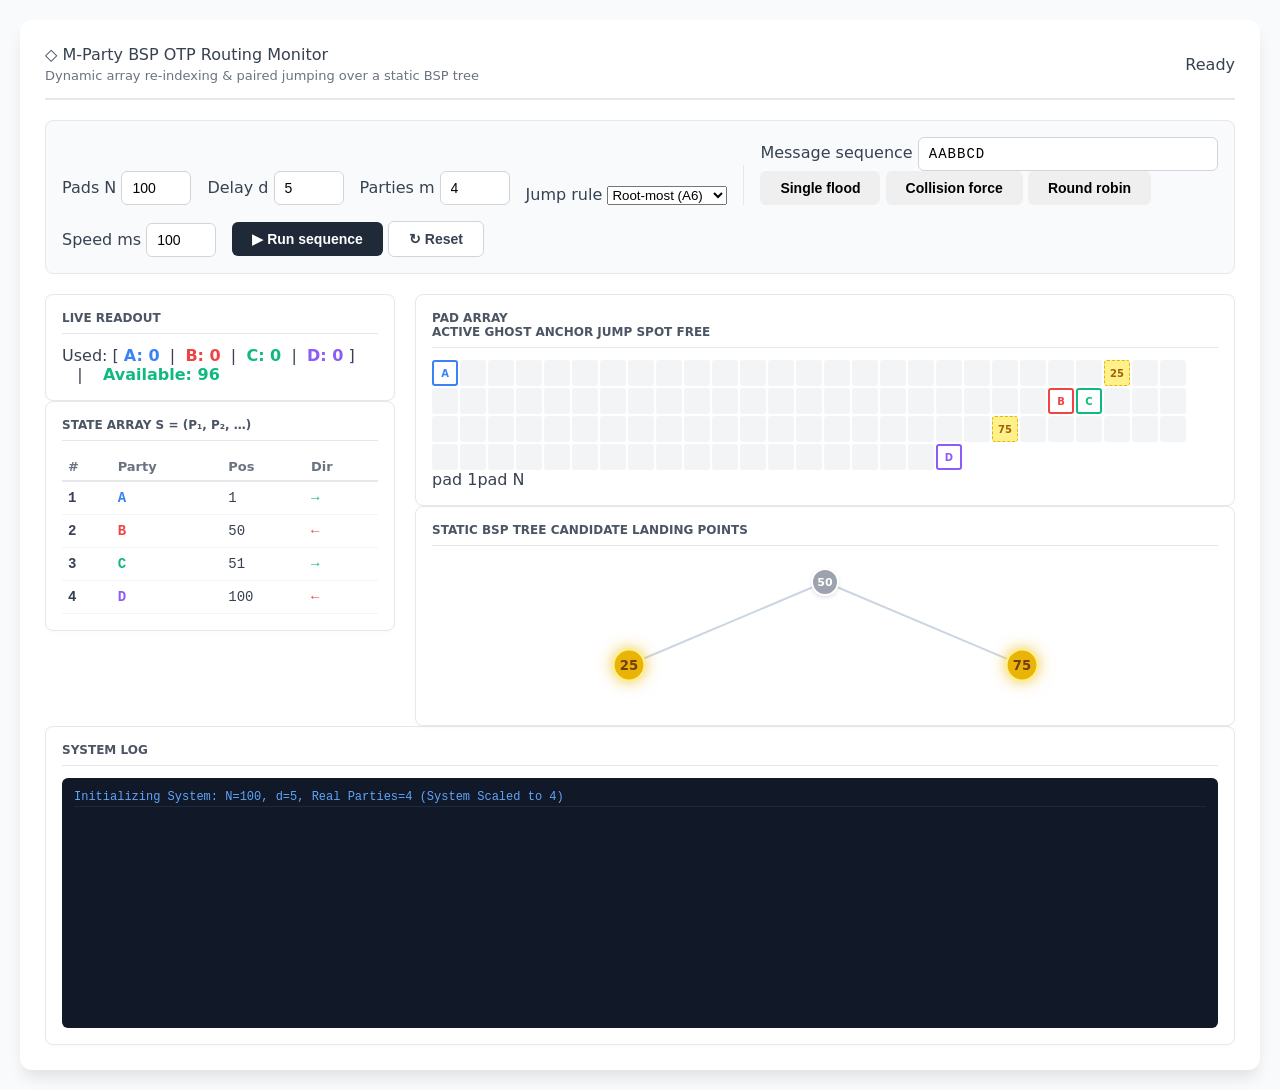
==== index.html @ d260c0c5 "update protocol to relocate to the largest available cell during a jump" ====
<!DOCTYPE html>
<html lang="en">
<head>
    <meta charset="UTF-8">
    <meta name="viewport" content="width=device-width, initial-scale=1.0">
    <title>M-Party BSP · OTP Routing Monitor</title>
    <link rel="preconnect" href="https://fonts.googleapis.com">
    <link rel="preconnect" href="https://fonts.gstatic.com" crossorigin>
    <link href="https://fonts.googleapis.com/css2?family=Space+Grotesk:wght@500;600;700&family=Inter:wght@400;500;600&family=JetBrains+Mono:wght@400;500;700&display=swap" rel="stylesheet">
    <link rel="stylesheet" href="style.css">
</head>
<body>

<!-- ───────────────────────── DEADLOCK ALERT ───────────────────────── -->
<div id="blockedOverlay" class="blocked-overlay">
    <div class="modal">
        <div class="modal-flag">PROTOCOL HALTED</div>
        <h1>DEADLOCK</h1>
        <p>Every arena has shrunk below the jump threshold. No safe relocation remains.</p>
        <table class="blocked-stats-table">
            <thead><tr><th>Active party</th><th>Pads used</th></tr></thead>
            <tbody id="blockedTableBody"></tbody>
        </table>
        <div class="modal-waste">
            <span>Total pads wasted</span>
            <span id="statsWasted"></span>
        </div>
        <div class="modal-actions">
            <button class="btn-view" onclick="closePopup()">View trace</button>
            <button class="btn-restart" onclick="initSystem()">↻ Restart protocol</button>
        </div>
    </div>
</div>

<div class="container">

    <!-- ───────────────────────── NAMEPLATE ───────────────────────── -->
    <header class="header">
        <div class="nameplate">
            <div class="wordmark">
                <span class="wordmark-glyph">◇</span>
                <span>M‑Party BSP</span>
                <span class="wordmark-sub">OTP Routing Monitor</span>
            </div>
            <div class="subtitle">Dynamic array re‑indexing &amp; paired jumping over a static BSP tree</div>
        </div>
        <div class="status" id="statusLamp" data-state="ready">
            <span class="status-dot"></span>
            <span class="status-text">Ready</span>
        </div>
    </header>

    <!-- ───────────────────────── CONFIG WELL ───────────────────────── -->
    <section class="controls" aria-label="Simulation parameters">
        <div class="field">
            <label for="inpN">Pads <span class="sym">N</span></label>
            <input type="number" id="inpN" value="100" min="2" title="Total length of the shared pad array.">
        </div>
        <div class="field">
            <label for="inpD">Delay <span class="sym">d</span></label>
            <input type="number" id="inpD" value="5" min="0" title="Safety buffer kept between two facing parties at all times.">
        </div>
        <div class="field">
            <label for="inpM">Parties <span class="sym">m</span></label>
            <input type="number" id="inpM" value="4" min="1" title="Number of real parties. Scaled up to the next power of two internally.">
        </div>

        <div class="field">
            <label for="selRule">Jump rule</label>
            <select id="selRule" title="Root-most (A6): always relocate into the largest available cell -- logarithmic jump count for every m. Fixed-order (A5): scan pairs in positional order. They coincide for m=4."
                    onchange="if (typeof LANDING_RULE !== 'undefined') { LANDING_RULE = this.value; } if (typeof initSystem === 'function') initSystem();">
                <option value="rootmost" selected>Root-most (A6)</option>
                <option value="fixed">Fixed-order (A5)</option>
            </select>
        </div>

        <div class="divider"></div>

        <div class="field field-grow">
            <label for="inpSeq">Message sequence</label>
            <input type="text" id="inpSeq" value="AABBCD" placeholder="e.g. AABBCDA  (use A3 for AAA)" spellcheck="false" autocomplete="off">
            <div class="presets" aria-label="Sequence presets">
                <button type="button" class="chip" data-seq="A40">Single flood</button>
                <button type="button" class="chip" data-seq="ABABABABABABABAB">Collision force</button>
                <button type="button" class="chip" data-seq="ABCDABCDABCDABCD">Round robin</button>
            </div>
        </div>

        <div class="field">
            <label for="inpSpeed">Speed <span class="sym">ms</span></label>
            <input type="number" id="inpSpeed" value="100" step="50" min="0" title="Delay between steps. Set 0 to run instantly.">
        </div>

        <div class="actions">
            <button class="btn-run" id="btnRun" onclick="runSequence()">▶ Run sequence</button>
            <button class="btn-reset" onclick="initSystem()">↻ Reset</button>
        </div>
    </section>

    <!-- ───────────────────────── WORKSPACE ───────────────────────── -->
    <div class="layout-grid">

        <!-- Left rail: live readout + state array -->
        <aside class="rail">
            <section class="panel readout-panel">
                <div class="section-label">Live readout</div>
                <div class="readout" id="live-stats"><span class="readout-idle">Awaiting run…</span></div>
            </section>

            <section class="panel">
                <div class="section-label">State array <span class="label-note">S = (P₁, P₂, …)</span></div>
                <table class="state-table" id="stateTable">
                    <thead><tr><th>#</th><th>Party</th><th>Pos</th><th>Dir</th></tr></thead>
                    <tbody id="stateBody"></tbody>
                </table>
            </section>
        </aside>

        <!-- Main column: the pad tape (hero) + BSP tree -->
        <main class="stage">
            <section class="panel tape-panel">
                <div class="section-label section-label-row">
                    <span>Pad array</span>
                    <div class="legend" aria-hidden="true">
                        <span class="legend-item"><i class="sw sw-active"></i>Active</span>
                        <span class="legend-item"><i class="sw sw-ghost"></i>Ghost anchor</span>
                        <span class="legend-item"><i class="sw sw-jump"></i>Jump spot</span>
                        <span class="legend-item"><i class="sw sw-empty"></i>Free</span>
                    </div>
                </div>
                <div class="tape">
                    <div class="pad-array" id="padGrid"></div>
                </div>
                <div class="ruler"><span>pad 1</span><span class="ruler-line"></span><span>pad N</span></div>
            </section>

            <section class="panel tree-panel">
                <div class="section-label">Static BSP tree <span class="label-note">candidate landing points</span></div>
                <div id="tree-container">
                    <svg id="tree-lines"></svg>
                </div>
            </section>
        </main>
    </div>

    <!-- ───────────────────────── CONSOLE ───────────────────────── -->
    <section class="panel console-panel">
        <div class="section-label">System log</div>
        <div class="log" id="logBox"></div>
    </section>

</div>

<script src="protocol.js"></script>
<script>
/* Additive UI helpers — do not alter protocol behaviour, only convenience & chrome.
   Every call below targets elements/functions already defined by protocol.js. */
(function () {
    // Preset chips fill the sequence field.
    document.querySelectorAll('.chip[data-seq]').forEach(function (btn) {
        btn.addEventListener('click', function () {
            var seq = document.getElementById('inpSeq');
            seq.value = btn.getAttribute('data-seq');
            seq.focus();
        });
    });

    // Enter inside any config field runs the sequence (if not already running).
    ['inpN', 'inpD', 'inpM', 'inpSeq', 'inpSpeed'].forEach(function (id) {
        var el = document.getElementById(id);
        if (!el) return;
        el.addEventListener('keydown', function (e) {
            if (e.key === 'Enter' && !document.getElementById('btnRun').disabled) {
                e.preventDefault();
                runSequence();
            }
        });
    });

    // Drive the status lamp off the Run button's disabled state (set by protocol.js).
    var btn = document.getElementById('btnRun');
    var lamp = document.getElementById('statusLamp');
    var overlay = document.getElementById('blockedOverlay');
    function sync() {
        if (overlay && overlay.style.display === 'flex') { setLamp('halt', 'Deadlock'); return; }
        if (btn.disabled) setLamp('running', 'Running'); else setLamp('ready', 'Ready');
    }
    function setLamp(state, text) {
        if (!lamp) return;
        lamp.setAttribute('data-state', state);
        lamp.querySelector('.status-text').textContent = text;
    }
    new MutationObserver(sync).observe(btn, { attributes: true, attributeFilter: ['disabled'] });
    if (overlay) new MutationObserver(sync).observe(overlay, { attributes: true, attributeFilter: ['style'] });
    sync();
})();
</script>
</body>
</html>
---- style.css ----
:root {
    --c-empty: #f3f4f6; --c-border: #e5e7eb; --c-text: #374151;
    --c-bg: #f9fafb; --c-card: #ffffff;
}
* { box-sizing: border-box; }
body { font-family: 'Segoe UI', system-ui, sans-serif; padding: 20px; background: var(--c-bg); color: var(--c-text); margin: 0; }
.container { max-width: 1400px; margin: 0 auto; background: var(--c-card); padding: 25px; border-radius: 12px; box-shadow: 0 10px 15px -3px rgba(0,0,0,0.1); }

.header { display: flex; justify-content: space-between; align-items: center; border-bottom: 2px solid var(--c-border); padding-bottom: 15px; margin-bottom: 20px; flex-wrap: wrap; gap: 10px; }
h1 { margin: 0; font-size: 24px; color: #111827; }
.subtitle { font-size: 13px; color: #6b7280; margin-top: 4px; }

.controls { display: flex; gap: 16px; flex-wrap: wrap; align-items: flex-end; background: #f8fafc; padding: 16px; border-radius: 8px; border: 1px solid var(--c-border); margin-bottom: 20px; }
.input-group { display: flex; flex-direction: column; gap: 6px; }
.input-group label { font-size: 11px; font-weight: 700; color: #6b7280; text-transform: uppercase; }
input[type="number"], input[type="text"] { padding: 8px 10px; border: 1px solid #d1d5db; border-radius: 6px; font-size: 14px; }
input[type="number"] { width: 70px; }
input[type="text"] { width: 300px; font-family: monospace; letter-spacing: 1px; }

button { padding: 9px 20px; border: none; border-radius: 6px; font-weight: 600; cursor: pointer; transition: all 0.15s; font-size: 14px; }
.btn-run { background: #1f2937; color: white; }
.btn-run:hover { background: #374151; }
.btn-run:disabled { background: #9ca3af; cursor: not-allowed; }
.btn-reset { background: white; border: 1px solid #d1d5db; color: #374151; }
.btn-reset:hover { background: #f3f4f6; }
.divider { width: 1px; height: 40px; background: #e5e7eb; }

.layout-grid { display: grid; grid-template-columns: 350px 1fr; gap: 20px; align-items: start; }

.panel { background: #fff; border: 1px solid var(--c-border); border-radius: 8px; padding: 16px; box-shadow: 0 2px 4px rgba(0,0,0,0.02); }
.section-label { font-size: 12px; font-weight: 700; color: #4b5563; text-transform: uppercase; margin-bottom: 12px; border-bottom: 1px solid #e5e7eb; padding-bottom: 8px; }

/* STATE TABLE */
.state-table { width: 100%; border-collapse: collapse; font-size: 13px; text-align: left; }
.state-table th { color: #6b7280; font-weight: 600; padding: 6px; border-bottom: 2px solid #e5e7eb; }
.state-table td { padding: 8px 6px; border-bottom: 1px solid #f3f4f6; font-family: monospace; font-size: 14px; }
.dir-arrow { font-weight: bold; }
.dir-right { color: #10b981; }
.dir-left { color: #ef4444; }

/* PAD GRID */
.pad-array { display: flex; flex-wrap: wrap; gap: 2px; max-height: 300px; overflow-y: auto; padding-right: 5px; }
.pad { width: 26px; height: 26px; background: var(--c-empty); font-size: 10px; display: flex; justify-content: center; align-items: center; color: #9ca3af; border-radius: 3px; position: relative; font-weight: bold; }
.pad.active { color: white; box-shadow: inset 0 0 0 1px rgba(0,0,0,0.2); }

/* BSP TREE */
#tree-container { position: relative; padding: 20px 0; min-height: 140px; }
.tree-level { position: relative; height: 30px; width: 100%; z-index: 2; margin-bottom: 20px; }
.tree-node { position: absolute; transform: translateX(-50%); width: 28px; height: 28px; border-radius: 50%; display: flex; align-items: center; justify-content: center; font-weight: bold; font-size: 10px; color: white; background: #d1d5db; border: 2px solid white; transition: all 0.3s ease; }
.tree-node.used { background: #6b7280; }
.tree-node.active-jump { background: #f59e0b; box-shadow: 0 0 10px rgba(245, 158, 11, 0.5); transform: translateX(-50%) scale(1.2); z-index: 10; }

/* LOG */
.log { background: #111827; color: #10b981; padding: 12px; height: 250px; overflow-y: auto; font-family: monospace; font-size: 12px; border-radius: 6px; }
.log div { margin-bottom: 4px; border-bottom: 1px solid #1f2937; padding-bottom: 2px; }
.log-err { color: #ef4444; font-weight: bold; }
.log-warn { color: #f59e0b; }
.log-sys { color: #60a5fa; }

/* Disabled Parties */
.state-table tr.disabled-party { opacity: 0.4; background: #f3f4f6; }
.state-table tr.disabled-party td { text-decoration: line-through; }

/* Jump Spot Indicators */
.pad.jump-spot { background: #fef08a; color: #a16207; border: 1px dashed #eab308; font-weight: bold; }

/* --- MODAL STYLES --- */
.blocked-overlay { position: fixed; inset: 0; background: rgba(0,0,0,0.6); display: none; justify-content: center; align-items: center; z-index: 1000; }
.modal { background: white; padding: 28px; border-radius: 12px; box-shadow: 0 20px 25px -5px rgba(0,0,0,0.2); text-align: center; max-width: 400px; width: 100%; border: 3px solid #ef4444; }
.modal h1 { color: #ef4444; font-size: 26px; margin: 0 0 8px 0; }
.modal p { color: #4b5563; margin-bottom: 20px; font-size: 14px; }
.blocked-stats-table { width: 100%; margin-bottom: 16px; border-collapse: collapse; font-size: 14px; text-align: left; }
.blocked-stats-table th { padding: 8px; border-bottom: 2px solid #e5e7eb; color: #6b7280; font-size: 12px; text-transform: uppercase; }
.blocked-stats-table td { padding: 10px 8px; border-bottom: 1px solid #f3f4f6; }
.modal-actions { display: flex; gap: 12px; justify-content: center; }
.btn-view { background: #4b5563; color: white; }
.btn-view:hover { background: #374151; }
.btn-restart { background: #ef4444; color: white; }
.btn-restart:hover { background: #dc2626; }

/* --- DYNAMIC TREE STYLES --- */
#tree-container { position: relative; padding: 10px 0; min-height: 150px; display: flex; flex-direction: column; gap: 35px; overflow: hidden; }
#tree-lines { position: absolute; top: 0; left: 0; width: 100%; height: 100%; z-index: 1; pointer-events: none; overflow: visible; }
.tree-level { position: relative; height: 28px; width: 100%; z-index: 2; }
.tree-node { position: absolute; transform: translateX(-50%); width: 28px; height: 28px; border-radius: 50%; display: flex; align-items: center; justify-content: center; font-weight: bold; font-size: 11px; color: white; background: #9ca3af; border: 2px solid white; transition: all 0.3s ease; box-shadow: 0 2px 4px rgba(0,0,0,0.1); }
.tree-node.active-jump { background: #eab308; box-shadow: 0 0 12px rgba(234, 179, 8, 0.7); transform: translateX(-50%) scale(1.2); z-index: 10; color: #713f12; border-color: #fef08a; }
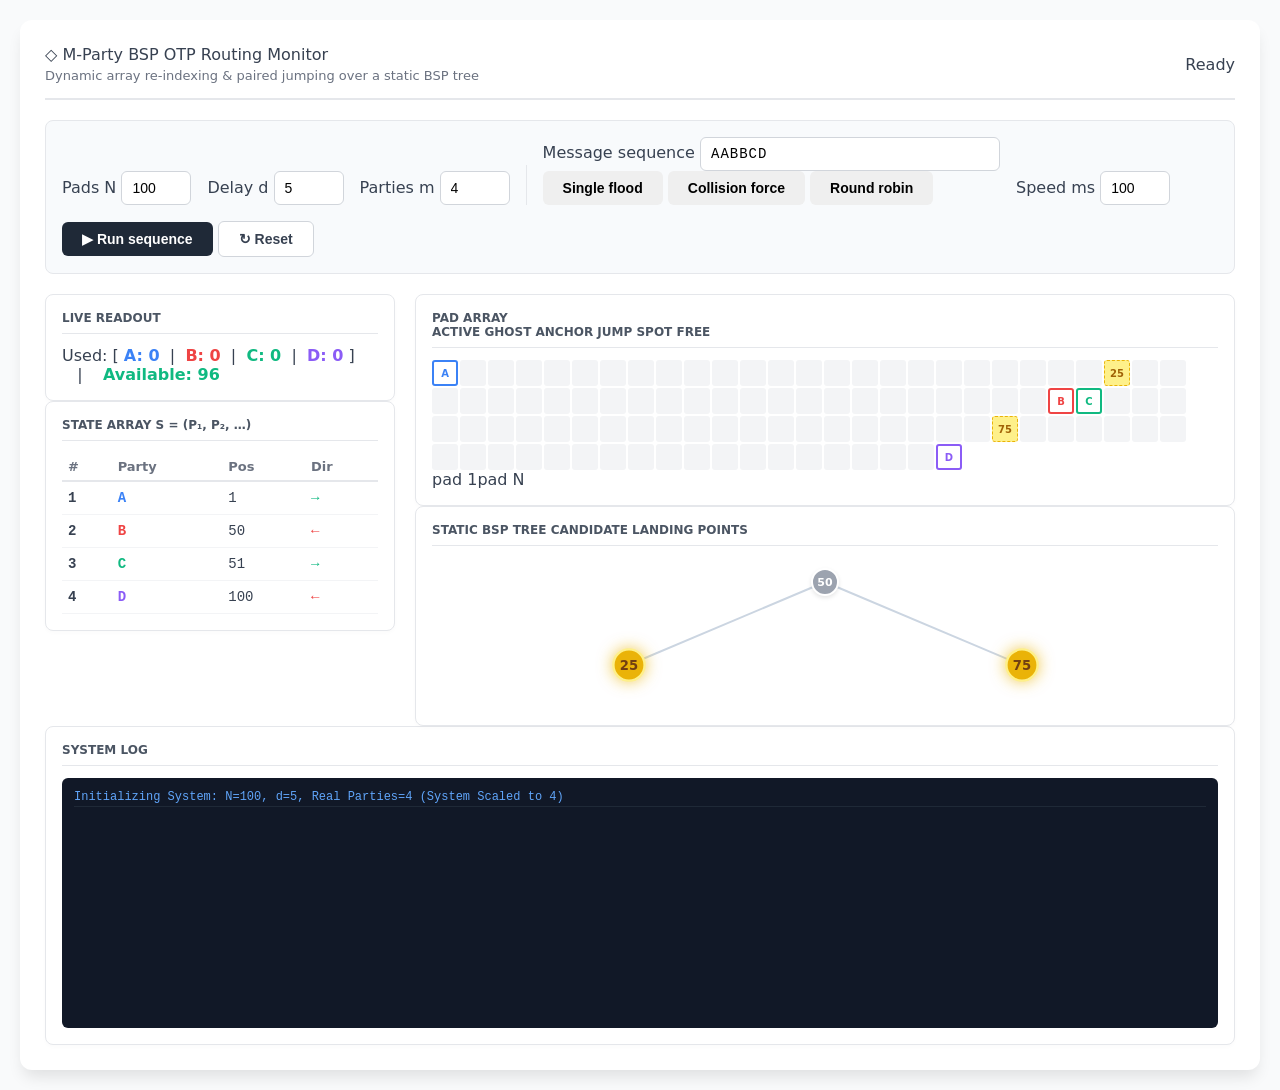
==== commit e6692950: "update protocol A5 to make the root-most rule" ====
--- a/index.html
+++ b/index.html
@@ -63,15 +63,6 @@
         <div class="field">
             <label for="inpM">Parties <span class="sym">m</span></label>
             <input type="number" id="inpM" value="4" min="1" title="Number of real parties. Scaled up to the next power of two internally.">
-        </div>
-
-        <div class="field">
-            <label for="selRule">Jump rule</label>
-            <select id="selRule" title="Root-most (A6): always relocate into the largest available cell -- logarithmic jump count for every m. Fixed-order (A5): scan pairs in positional order. They coincide for m=4."
-                    onchange="if (typeof LANDING_RULE !== 'undefined') { LANDING_RULE = this.value; } if (typeof initSystem === 'function') initSystem();">
-                <option value="rootmost" selected>Root-most (A6)</option>
-                <option value="fixed">Fixed-order (A5)</option>
-            </select>
         </div>
 
         <div class="divider"></div>
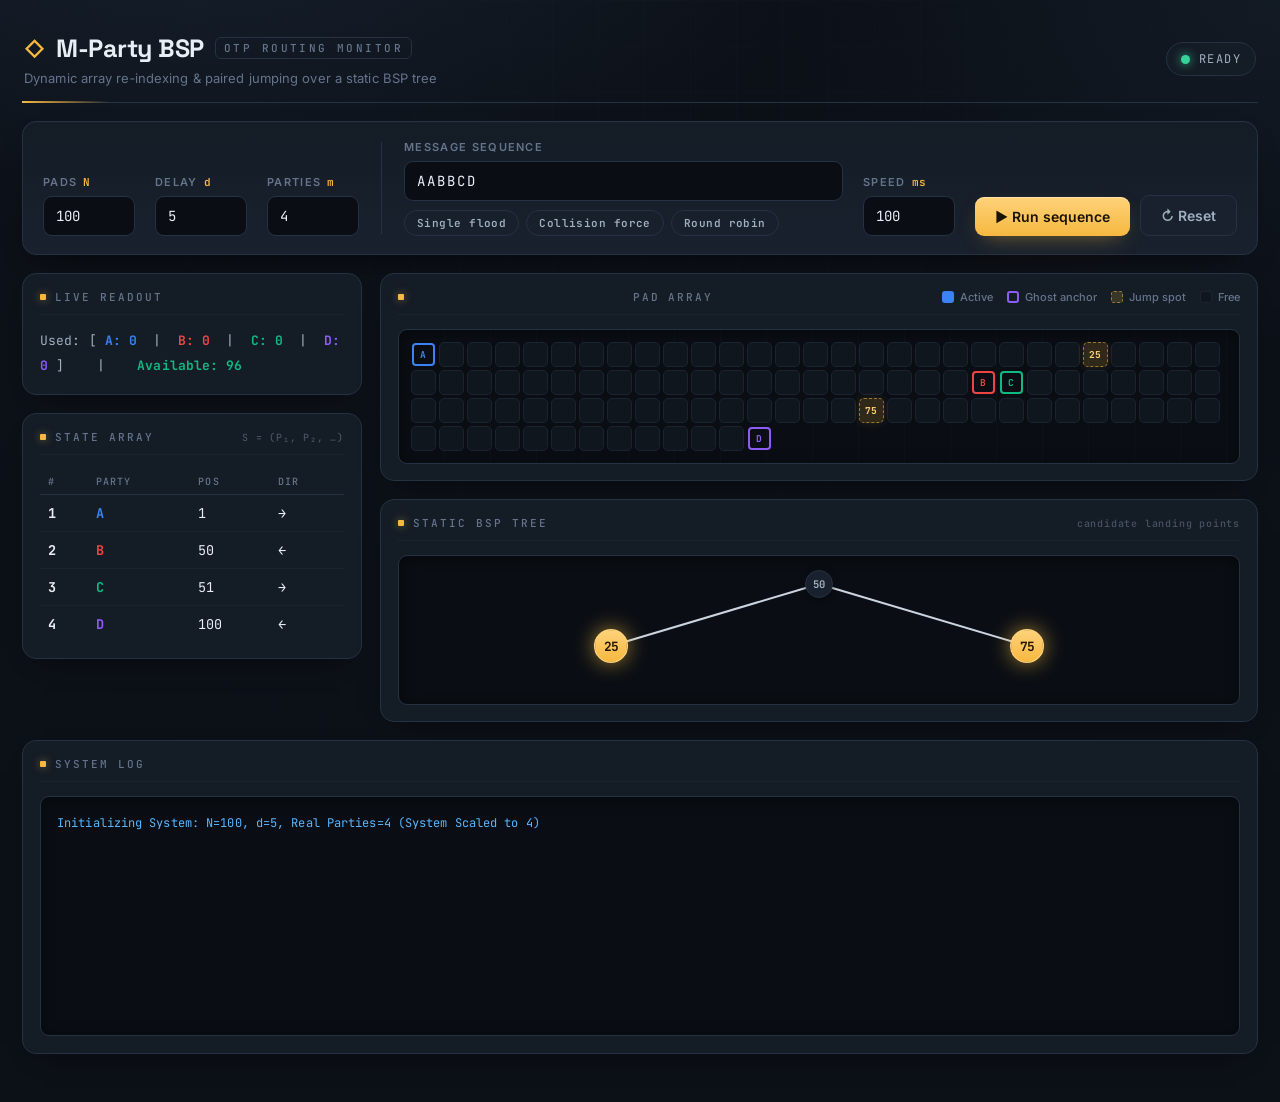
==== commit c9c96ea0: "fix: remove ruler from index.html" ====
--- a/index.html
+++ b/index.html
@@ -122,7 +122,6 @@
                 <div class="tape">
                     <div class="pad-array" id="padGrid"></div>
                 </div>
-                <div class="ruler"><span>pad 1</span><span class="ruler-line"></span><span>pad N</span></div>
             </section>
 
             <section class="panel tree-panel">
--- a/style.css
+++ b/style.css
@@ -1,86 +1,628 @@
+/* ============================================================
+   M-Party BSP · OTP Routing Monitor
+   Instrument-console theme. Signal cells carry the colour;
+   a single gold accent marks live / jump state.
+   ============================================================ */
+
 :root {
-    --c-empty: #f3f4f6; --c-border: #e5e7eb; --c-text: #374151;
-    --c-bg: #f9fafb; --c-card: #ffffff;
-}
+    /* Surfaces */
+    --bg:          #0c1017;
+    --bg-2:        #090d13;
+    --panel:       #141c26;
+    --panel-2:     #18212d;
+    --well:        #0a0e14;   /* inset readouts: tape, log, tree */
+    --line:        #253243;
+    --line-soft:   #1a2431;
+
+    /* Ink */
+    --ink:         #e8eef5;
+    --ink-2:       #9fb0c0;
+    --ink-3:       #64748b;
+    --ink-4:       #465361;
+
+    /* Signature: the jump / live accent */
+    --gold:        #f6b83f;
+    --gold-hi:     #ffd27a;
+    --gold-dim:    rgba(246, 184, 63, 0.16);
+    --gold-line:   rgba(246, 184, 63, 0.55);
+
+    /* Signals */
+    --go:          #37d19a;
+    --danger:      #f2585f;
+    --azure:       #58b6ff;
+
+    /* Compatibility aliases (referenced by older markup/JS paths) */
+    --c-empty: var(--panel-2);
+    --c-border: var(--line);
+    --c-text: var(--ink);
+    --c-bg: var(--bg);
+    --c-card: var(--panel);
+
+    --font-display: 'Space Grotesk', 'Inter', system-ui, sans-serif;
+    --font-ui: 'Inter', system-ui, -apple-system, 'Segoe UI', sans-serif;
+    --font-mono: 'JetBrains Mono', ui-monospace, 'SF Mono', 'Cascadia Code', Menlo, monospace;
+
+    --radius: 14px;
+    --radius-sm: 9px;
+}
+
 * { box-sizing: border-box; }
-body { font-family: 'Segoe UI', system-ui, sans-serif; padding: 20px; background: var(--c-bg); color: var(--c-text); margin: 0; }
-.container { max-width: 1400px; margin: 0 auto; background: var(--c-card); padding: 25px; border-radius: 12px; box-shadow: 0 10px 15px -3px rgba(0,0,0,0.1); }
-
-.header { display: flex; justify-content: space-between; align-items: center; border-bottom: 2px solid var(--c-border); padding-bottom: 15px; margin-bottom: 20px; flex-wrap: wrap; gap: 10px; }
-h1 { margin: 0; font-size: 24px; color: #111827; }
-.subtitle { font-size: 13px; color: #6b7280; margin-top: 4px; }
-
-.controls { display: flex; gap: 16px; flex-wrap: wrap; align-items: flex-end; background: #f8fafc; padding: 16px; border-radius: 8px; border: 1px solid var(--c-border); margin-bottom: 20px; }
-.input-group { display: flex; flex-direction: column; gap: 6px; }
-.input-group label { font-size: 11px; font-weight: 700; color: #6b7280; text-transform: uppercase; }
-input[type="number"], input[type="text"] { padding: 8px 10px; border: 1px solid #d1d5db; border-radius: 6px; font-size: 14px; }
-input[type="number"] { width: 70px; }
-input[type="text"] { width: 300px; font-family: monospace; letter-spacing: 1px; }
-
-button { padding: 9px 20px; border: none; border-radius: 6px; font-weight: 600; cursor: pointer; transition: all 0.15s; font-size: 14px; }
-.btn-run { background: #1f2937; color: white; }
-.btn-run:hover { background: #374151; }
-.btn-run:disabled { background: #9ca3af; cursor: not-allowed; }
-.btn-reset { background: white; border: 1px solid #d1d5db; color: #374151; }
-.btn-reset:hover { background: #f3f4f6; }
-.divider { width: 1px; height: 40px; background: #e5e7eb; }
-
-.layout-grid { display: grid; grid-template-columns: 350px 1fr; gap: 20px; align-items: start; }
-
-.panel { background: #fff; border: 1px solid var(--c-border); border-radius: 8px; padding: 16px; box-shadow: 0 2px 4px rgba(0,0,0,0.02); }
-.section-label { font-size: 12px; font-weight: 700; color: #4b5563; text-transform: uppercase; margin-bottom: 12px; border-bottom: 1px solid #e5e7eb; padding-bottom: 8px; }
-
-/* STATE TABLE */
-.state-table { width: 100%; border-collapse: collapse; font-size: 13px; text-align: left; }
-.state-table th { color: #6b7280; font-weight: 600; padding: 6px; border-bottom: 2px solid #e5e7eb; }
-.state-table td { padding: 8px 6px; border-bottom: 1px solid #f3f4f6; font-family: monospace; font-size: 14px; }
-.dir-arrow { font-weight: bold; }
-.dir-right { color: #10b981; }
-.dir-left { color: #ef4444; }
-
-/* PAD GRID */
-.pad-array { display: flex; flex-wrap: wrap; gap: 2px; max-height: 300px; overflow-y: auto; padding-right: 5px; }
-.pad { width: 26px; height: 26px; background: var(--c-empty); font-size: 10px; display: flex; justify-content: center; align-items: center; color: #9ca3af; border-radius: 3px; position: relative; font-weight: bold; }
-.pad.active { color: white; box-shadow: inset 0 0 0 1px rgba(0,0,0,0.2); }
-
-/* BSP TREE */
-#tree-container { position: relative; padding: 20px 0; min-height: 140px; }
-.tree-level { position: relative; height: 30px; width: 100%; z-index: 2; margin-bottom: 20px; }
-.tree-node { position: absolute; transform: translateX(-50%); width: 28px; height: 28px; border-radius: 50%; display: flex; align-items: center; justify-content: center; font-weight: bold; font-size: 10px; color: white; background: #d1d5db; border: 2px solid white; transition: all 0.3s ease; }
-.tree-node.used { background: #6b7280; }
-.tree-node.active-jump { background: #f59e0b; box-shadow: 0 0 10px rgba(245, 158, 11, 0.5); transform: translateX(-50%) scale(1.2); z-index: 10; }
-
-/* LOG */
-.log { background: #111827; color: #10b981; padding: 12px; height: 250px; overflow-y: auto; font-family: monospace; font-size: 12px; border-radius: 6px; }
-.log div { margin-bottom: 4px; border-bottom: 1px solid #1f2937; padding-bottom: 2px; }
-.log-err { color: #ef4444; font-weight: bold; }
-.log-warn { color: #f59e0b; }
-.log-sys { color: #60a5fa; }
-
-/* Disabled Parties */
-.state-table tr.disabled-party { opacity: 0.4; background: #f3f4f6; }
-.state-table tr.disabled-party td { text-decoration: line-through; }
-
-/* Jump Spot Indicators */
-.pad.jump-spot { background: #fef08a; color: #a16207; border: 1px dashed #eab308; font-weight: bold; }
-
-/* --- MODAL STYLES --- */
-.blocked-overlay { position: fixed; inset: 0; background: rgba(0,0,0,0.6); display: none; justify-content: center; align-items: center; z-index: 1000; }
-.modal { background: white; padding: 28px; border-radius: 12px; box-shadow: 0 20px 25px -5px rgba(0,0,0,0.2); text-align: center; max-width: 400px; width: 100%; border: 3px solid #ef4444; }
-.modal h1 { color: #ef4444; font-size: 26px; margin: 0 0 8px 0; }
-.modal p { color: #4b5563; margin-bottom: 20px; font-size: 14px; }
-.blocked-stats-table { width: 100%; margin-bottom: 16px; border-collapse: collapse; font-size: 14px; text-align: left; }
-.blocked-stats-table th { padding: 8px; border-bottom: 2px solid #e5e7eb; color: #6b7280; font-size: 12px; text-transform: uppercase; }
-.blocked-stats-table td { padding: 10px 8px; border-bottom: 1px solid #f3f4f6; }
+
+body {
+    font-family: var(--font-ui);
+    margin: 0;
+    padding: 28px 22px 48px;
+    color: var(--ink);
+    background:
+        radial-gradient(1200px 600px at 15% -10%, #16202d 0%, transparent 55%),
+        radial-gradient(1000px 700px at 100% 0%, #121a24 0%, transparent 50%),
+        var(--bg);
+    background-attachment: fixed;
+    -webkit-font-smoothing: antialiased;
+    letter-spacing: 0.1px;
+}
+
+/* faint engineering grid overlay */
+body::before {
+    content: "";
+    position: fixed;
+    inset: 0;
+    pointer-events: none;
+    background-image:
+        linear-gradient(var(--line-soft) 1px, transparent 1px),
+        linear-gradient(90deg, var(--line-soft) 1px, transparent 1px);
+    background-size: 46px 46px;
+    opacity: 0.20;
+    mask-image: radial-gradient(circle at 50% 0%, #000 0%, transparent 80%);
+    z-index: 0;
+}
+
+.container {
+    position: relative;
+    z-index: 1;
+    max-width: 1440px;
+    margin: 0 auto;
+    display: flex;
+    flex-direction: column;
+    gap: 18px;
+    animation: rise 0.5s cubic-bezier(.2,.7,.2,1) both;
+}
+
+@keyframes rise { from { opacity: 0; transform: translateY(8px); } to { opacity: 1; transform: none; } }
+
+/* ───────────────────────── NAMEPLATE ───────────────────────── */
+.header {
+    display: flex;
+    align-items: center;
+    justify-content: space-between;
+    gap: 18px;
+    flex-wrap: wrap;
+    padding: 4px 2px 16px;
+    border-bottom: 1px solid var(--line);
+    position: relative;
+}
+.header::after {
+    content: "";
+    position: absolute;
+    left: 0; bottom: -1px;
+    width: 88px; height: 2px;
+    background: linear-gradient(90deg, var(--gold), transparent);
+}
+.nameplate { display: flex; flex-direction: column; gap: 6px; }
+.wordmark {
+    display: flex;
+    align-items: baseline;
+    gap: 11px;
+    font-family: var(--font-display);
+    font-weight: 700;
+    font-size: 25px;
+    letter-spacing: -0.01em;
+    color: var(--ink);
+}
+.wordmark-glyph { color: var(--gold); font-size: 20px; transform: translateY(-1px); }
+.wordmark-sub {
+    font-family: var(--font-mono);
+    font-size: 11px;
+    font-weight: 500;
+    letter-spacing: 0.22em;
+    text-transform: uppercase;
+    color: var(--ink-3);
+    padding: 3px 8px;
+    border: 1px solid var(--line);
+    border-radius: 6px;
+    align-self: center;
+}
+.subtitle { font-size: 13px; color: var(--ink-3); }
+
+/* status lamp */
+.status {
+    display: inline-flex;
+    align-items: center;
+    gap: 9px;
+    font-family: var(--font-mono);
+    font-size: 12px;
+    letter-spacing: 0.12em;
+    text-transform: uppercase;
+    color: var(--ink-2);
+    padding: 8px 14px;
+    border: 1px solid var(--line);
+    border-radius: 999px;
+    background: var(--panel);
+}
+.status-dot {
+    width: 9px; height: 9px; border-radius: 50%;
+    background: var(--ink-3);
+    box-shadow: 0 0 0 0 transparent;
+}
+.status[data-state="ready"]   .status-dot { background: var(--go); box-shadow: 0 0 10px 1px rgba(55,209,154,.6); }
+.status[data-state="running"] .status-dot { background: var(--gold); box-shadow: 0 0 10px 1px var(--gold-line); animation: pulse 1s ease-in-out infinite; }
+.status[data-state="halt"]    .status-dot { background: var(--danger); box-shadow: 0 0 10px 1px rgba(242,88,95,.6); }
+.status[data-state="running"] { color: var(--gold-hi); border-color: var(--gold-line); }
+.status[data-state="halt"]    { color: #ffb4b7; border-color: rgba(242,88,95,.5); }
+
+@keyframes pulse { 0%,100% { opacity: 1; } 50% { opacity: .35; } }
+
+/* ───────────────────────── CONFIG WELL ───────────────────────── */
+.controls {
+    display: flex;
+    gap: 18px 20px;
+    flex-wrap: wrap;
+    align-items: flex-end;
+    background: linear-gradient(180deg, var(--panel), var(--panel-2));
+    padding: 18px 20px;
+    border: 1px solid var(--line);
+    border-radius: var(--radius);
+    box-shadow: 0 1px 0 rgba(255,255,255,.02) inset, 0 12px 30px -18px #000;
+}
+.field { display: flex; flex-direction: column; gap: 7px; }
+.field-grow { flex: 1 1 300px; min-width: 240px; }
+.field label {
+    font-size: 11px;
+    font-weight: 600;
+    letter-spacing: 0.12em;
+    text-transform: uppercase;
+    color: var(--ink-3);
+    display: flex; align-items: center; gap: 6px;
+}
+.field label .sym {
+    font-family: var(--font-mono);
+    color: var(--gold);
+    font-size: 11px;
+    text-transform: none;
+    letter-spacing: 0;
+}
+
+input[type="number"], input[type="text"] {
+    font-family: var(--font-mono);
+    background: var(--well);
+    color: var(--ink);
+    border: 1px solid var(--line);
+    border-radius: var(--radius-sm);
+    padding: 10px 12px;
+    font-size: 14px;
+    transition: border-color .15s, box-shadow .15s, background .15s;
+}
+input[type="number"] { width: 92px; }
+input[type="text"] { width: 100%; letter-spacing: 2px; }
+input::placeholder { color: var(--ink-4); letter-spacing: 0; }
+input:hover { border-color: #33455a; }
+input:focus {
+    outline: none;
+    border-color: var(--gold-line);
+    box-shadow: 0 0 0 3px var(--gold-dim);
+    background: #0b1119;
+}
+
+.divider { width: 1px; align-self: stretch; background: var(--line); margin: 2px 2px; }
+
+.presets { display: flex; gap: 7px; flex-wrap: wrap; margin-top: 2px; }
+.chip {
+    font-family: var(--font-mono);
+    font-size: 11px;
+    letter-spacing: 0.04em;
+    color: var(--ink-2);
+    background: transparent;
+    border: 1px solid var(--line);
+    border-radius: 999px;
+    padding: 5px 12px;
+    cursor: pointer;
+    transition: all .15s;
+}
+.chip:hover { color: var(--gold-hi); border-color: var(--gold-line); background: var(--gold-dim); }
+
+.actions { display: flex; gap: 10px; align-items: flex-end; margin-left: auto; }
+
+button {
+    font-family: var(--font-ui);
+    font-weight: 600;
+    font-size: 14px;
+    border: none;
+    border-radius: var(--radius-sm);
+    padding: 11px 20px;
+    cursor: pointer;
+    transition: transform .12s, box-shadow .15s, background .15s, color .15s, border-color .15s;
+}
+button:active { transform: translateY(1px); }
+
+.btn-run {
+    color: #1a1204;
+    background: linear-gradient(180deg, var(--gold-hi), var(--gold));
+    box-shadow: 0 8px 22px -10px var(--gold-line), 0 1px 0 rgba(255,255,255,.35) inset;
+}
+.btn-run:hover { box-shadow: 0 10px 26px -8px var(--gold-line), 0 1px 0 rgba(255,255,255,.45) inset; filter: brightness(1.04); }
+.btn-run:disabled {
+    color: var(--ink-3);
+    background: var(--panel-2);
+    box-shadow: none;
+    cursor: not-allowed;
+    border: 1px solid var(--line);
+}
+.btn-reset {
+    color: var(--ink-2);
+    background: var(--panel-2);
+    border: 1px solid var(--line);
+}
+.btn-reset:hover { color: var(--ink); border-color: #34465b; background: #1d2734; }
+
+/* ───────────────────────── WORKSPACE ───────────────────────── */
+.layout-grid {
+    display: grid;
+    grid-template-columns: 340px 1fr;
+    gap: 18px;
+    align-items: start;
+}
+.rail, .stage { display: flex; flex-direction: column; gap: 18px; min-width: 0; }
+
+.panel {
+    background: var(--panel);
+    border: 1px solid var(--line);
+    border-radius: var(--radius);
+    padding: 16px 17px;
+    box-shadow: 0 12px 30px -22px #000;
+}
+
+.section-label {
+    font-family: var(--font-mono);
+    font-size: 11px;
+    font-weight: 500;
+    letter-spacing: 0.18em;
+    text-transform: uppercase;
+    color: var(--ink-3);
+    margin-bottom: 14px;
+    padding-bottom: 10px;
+    border-bottom: 1px solid var(--line-soft);
+    display: flex; align-items: center; gap: 9px;
+}
+.section-label::before {
+    content: "";
+    width: 6px; height: 6px; border-radius: 1px;
+    background: var(--gold);
+    box-shadow: 0 0 8px var(--gold-line);
+    flex: none;
+}
+.section-label-row { justify-content: space-between; }
+.label-note {
+    margin-left: auto;
+    font-size: 10px;
+    letter-spacing: 0.08em;
+    color: var(--ink-4);
+    text-transform: none;
+}
+.section-label-row .label-note { margin-left: 0; }
+
+/* ───────────────────────── LIVE READOUT ───────────────────────── */
+.readout {
+    font-family: var(--font-mono);
+    font-size: 13px;
+    line-height: 1.9;
+    color: var(--ink-2);
+    word-break: break-word;
+}
+.readout-idle, .readout-panel .readout-idle { color: var(--ink-4); font-style: normal; }
+
+/* ───────────────────────── STATE TABLE ───────────────────────── */
+.state-table { width: 100%; border-collapse: collapse; }
+.state-table th {
+    font-family: var(--font-mono);
+    font-size: 10px;
+    letter-spacing: 0.12em;
+    text-transform: uppercase;
+    color: var(--ink-3);
+    font-weight: 500;
+    text-align: left;
+    padding: 6px 8px;
+    border-bottom: 1px solid var(--line);
+}
+.state-table td {
+    font-family: var(--font-mono);
+    font-size: 13.5px;
+    padding: 9px 8px;
+    border-bottom: 1px solid var(--line-soft);
+    color: var(--ink);
+}
+.state-table tr:last-child td { border-bottom: none; }
+.state-table tbody tr { transition: background .12s; }
+.state-table tbody tr:hover { background: rgba(255,255,255,.02); }
+.dir-arrow { font-weight: 700; font-size: 15px; }
+.dir-right { color: var(--go); }
+.dir-left  { color: var(--danger); }
+
+/* ───────────────────────── PAD TAPE (hero) ───────────────────────── */
+.tape {
+    background:
+        repeating-linear-gradient(90deg, transparent 0 45px, rgba(255,255,255,.015) 45px 46px),
+        var(--well);
+    border: 1px solid var(--line);
+    border-radius: var(--radius-sm);
+    padding: 12px;
+    box-shadow: inset 0 2px 14px rgba(0,0,0,.55);
+}
+.pad-array {
+    display: flex;
+    flex-wrap: wrap;
+    gap: 3px;
+    max-height: 340px;
+    overflow-y: auto;
+    padding-right: 4px;
+}
+.pad-array::-webkit-scrollbar { width: 9px; }
+.pad-array::-webkit-scrollbar-thumb { background: #24303f; border-radius: 6px; }
+.pad-array::-webkit-scrollbar-track { background: transparent; }
+
+/* base = free pad. JS overrides bg/box-shadow/colour inline for active & ghost. */
+.pad {
+    width: 25px; height: 25px;
+    display: flex; align-items: center; justify-content: center;
+    font-family: var(--font-mono);
+    font-size: 9.5px;
+    font-weight: 500;
+    color: var(--ink-4);
+    background: #10161e;
+    border: 1px solid var(--line-soft);
+    border-radius: 5px;
+    position: relative;
+    transition: transform .1s, filter .1s;
+}
+.pad.active {
+    color: #fff !important;
+    border-color: transparent;
+    font-weight: 700;
+    /* colour comes from JS inline style; give it a lift */
+    filter: saturate(1.08) brightness(1.02);
+}
+.pad.active:hover { transform: translateY(-2px) scale(1.06); z-index: 3; }
+.pad.ghost {
+    /* JS sets transparent bg + inset colour ring inline; refine the shape */
+    border-color: transparent;
+    border-style: dashed;
+    font-weight: 700;
+}
+.pad.jump-spot {
+    color: var(--gold-hi) !important;
+    background: var(--gold-dim) !important;
+    border: 1px dashed var(--gold-line) !important;
+    box-shadow: 0 0 10px -1px var(--gold-dim);
+    font-weight: 700;
+    animation: jumpGlow 1.6s ease-in-out infinite;
+}
+@keyframes jumpGlow {
+    0%,100% { box-shadow: 0 0 8px -2px var(--gold-dim); }
+    50%     { box-shadow: 0 0 14px 0 var(--gold-line); }
+}
+
+/* legend */
+.legend { display: flex; gap: 14px; flex-wrap: wrap; }
+.legend-item {
+    display: inline-flex; align-items: center; gap: 6px;
+    font-family: var(--font-ui);
+    font-size: 11px;
+    letter-spacing: 0;
+    text-transform: none;
+    color: var(--ink-3);
+}
+.sw { width: 12px; height: 12px; border-radius: 3px; flex: none; }
+.sw-active { background: #3b82f6; }
+.sw-ghost  { background: transparent; box-shadow: inset 0 0 0 2px #8b5cf6; }
+.sw-jump   { background: var(--gold-dim); border: 1px dashed var(--gold-line); }
+.sw-empty  { background: #10161e; border: 1px solid var(--line-soft); }
+
+/* ───────────────────────── BSP TREE ───────────────────────── */
+.tree-panel #tree-container {
+    position: relative;
+    padding: 14px 4px;
+    min-height: 150px;
+    display: flex;
+    flex-direction: column;
+    gap: 34px;
+    overflow: hidden;
+    background: var(--well);
+    border: 1px solid var(--line);
+    border-radius: var(--radius-sm);
+    box-shadow: inset 0 2px 14px rgba(0,0,0,.5);
+}
+#tree-lines {
+    position: absolute;
+    top: 0; left: 0;
+    width: 100%; height: 100%;
+    z-index: 1;
+    pointer-events: none;
+    overflow: visible;
+}
+.tree-level { position: relative; height: 28px; width: 100%; z-index: 2; }
+.tree-node {
+    position: absolute;
+    transform: translateX(-50%);
+    width: 28px; height: 28px;
+    border-radius: 50%;
+    display: flex; align-items: center; justify-content: center;
+    font-family: var(--font-mono);
+    font-weight: 700;
+    font-size: 10.5px;
+    color: var(--ink-2);
+    background: var(--panel-2);
+    border: 1px solid var(--line);
+    box-shadow: 0 2px 6px rgba(0,0,0,.4);
+    transition: all .3s ease;
+}
+.tree-node.active-jump {
+    color: #241800;
+    background: linear-gradient(180deg, var(--gold-hi), var(--gold));
+    border-color: var(--gold-hi);
+    box-shadow: 0 0 16px 1px var(--gold-line);
+    transform: translateX(-50%) scale(1.22);
+    z-index: 10;
+}
+
+/* ───────────────────────── CONSOLE LOG ───────────────────────── */
+.console-panel { padding-bottom: 17px; }
+.log {
+    background: var(--well);
+    border: 1px solid var(--line);
+    border-radius: var(--radius-sm);
+    padding: 14px 16px;
+    height: 240px;
+    overflow-y: auto;
+    font-family: var(--font-mono);
+    font-size: 12px;
+    line-height: 1.5;
+    color: #6ee7b7;                 /* default phosphor line */
+    box-shadow: inset 0 2px 14px rgba(0,0,0,.5);
+}
+.log::-webkit-scrollbar { width: 9px; }
+.log::-webkit-scrollbar-thumb { background: #24303f; border-radius: 6px; }
+.log div {
+    padding: 3px 0;
+    border-bottom: 1px solid rgba(255,255,255,.03);
+    white-space: pre-wrap;
+    word-break: break-word;
+}
+.log div:last-child { border-bottom: none; }
+.log-sys  { color: var(--azure); }
+.log-warn { color: var(--gold-hi); }
+.log-err  { color: #ff8a8f; font-weight: 700; }
+
+/* ───────────────────────── DEADLOCK MODAL ───────────────────────── */
+.blocked-overlay {
+    position: fixed; inset: 0;
+    background: rgba(5, 8, 12, 0.72);
+    backdrop-filter: blur(4px);
+    display: none;
+    justify-content: center; align-items: center;
+    z-index: 1000;
+    padding: 20px;
+}
+.modal {
+    position: relative;
+    background: linear-gradient(180deg, var(--panel), var(--panel-2));
+    padding: 30px 30px 26px;
+    border-radius: 16px;
+    border: 1px solid rgba(242,88,95,.4);
+    box-shadow: 0 30px 80px -20px #000, 0 0 60px -30px var(--danger);
+    text-align: center;
+    max-width: 440px; width: 100%;
+    animation: rise .35s cubic-bezier(.2,.7,.2,1) both;
+}
+.modal::before {
+    content: "";
+    position: absolute; top: 0; left: 0; right: 0; height: 3px;
+    border-radius: 16px 16px 0 0;
+    background: linear-gradient(90deg, transparent, var(--danger), transparent);
+}
+.modal-flag {
+    font-family: var(--font-mono);
+    font-size: 10px;
+    letter-spacing: 0.28em;
+    text-transform: uppercase;
+    color: var(--danger);
+    margin-bottom: 10px;
+}
+.modal h1 {
+    font-family: var(--font-display);
+    color: #ff9a9e;
+    font-size: 30px;
+    letter-spacing: 0.04em;
+    margin: 0 0 8px;
+}
+.modal p { color: var(--ink-2); font-size: 13.5px; line-height: 1.5; margin: 0 0 20px; }
+
+.blocked-stats-table {
+    width: 100%;
+    border-collapse: collapse;
+    margin-bottom: 16px;
+    text-align: left;
+}
+.blocked-stats-table th {
+    font-family: var(--font-mono);
+    font-size: 10px;
+    letter-spacing: 0.1em;
+    text-transform: uppercase;
+    color: var(--ink-3);
+    font-weight: 500;
+    padding: 8px 8px;
+    border-bottom: 1px solid var(--line);
+}
+.blocked-stats-table td {
+    font-family: var(--font-mono);
+    font-size: 13px;
+    color: var(--ink);
+    padding: 9px 8px;
+    border-bottom: 1px solid var(--line-soft);
+}
+.modal-waste {
+    display: flex;
+    align-items: baseline;
+    justify-content: space-between;
+    gap: 12px;
+    padding: 12px 14px;
+    margin-bottom: 22px;
+    background: rgba(242,88,95,.08);
+    border: 1px solid rgba(242,88,95,.25);
+    border-radius: var(--radius-sm);
+    font-family: var(--font-mono);
+    font-size: 12px;
+    letter-spacing: 0.08em;
+    text-transform: uppercase;
+    color: var(--ink-2);
+}
+#statsWasted { color: #ff9a9e; font-size: 18px; font-weight: 700; letter-spacing: 0; }
+
 .modal-actions { display: flex; gap: 12px; justify-content: center; }
-.btn-view { background: #4b5563; color: white; }
-.btn-view:hover { background: #374151; }
-.btn-restart { background: #ef4444; color: white; }
-.btn-restart:hover { background: #dc2626; }
-
-/* --- DYNAMIC TREE STYLES --- */
-#tree-container { position: relative; padding: 10px 0; min-height: 150px; display: flex; flex-direction: column; gap: 35px; overflow: hidden; }
-#tree-lines { position: absolute; top: 0; left: 0; width: 100%; height: 100%; z-index: 1; pointer-events: none; overflow: visible; }
-.tree-level { position: relative; height: 28px; width: 100%; z-index: 2; }
-.tree-node { position: absolute; transform: translateX(-50%); width: 28px; height: 28px; border-radius: 50%; display: flex; align-items: center; justify-content: center; font-weight: bold; font-size: 11px; color: white; background: #9ca3af; border: 2px solid white; transition: all 0.3s ease; box-shadow: 0 2px 4px rgba(0,0,0,0.1); }
-.tree-node.active-jump { background: #eab308; box-shadow: 0 0 12px rgba(234, 179, 8, 0.7); transform: translateX(-50%) scale(1.2); z-index: 10; color: #713f12; border-color: #fef08a; }+.btn-view {
+    background: var(--panel-2);
+    border: 1px solid var(--line);
+    color: var(--ink-2);
+}
+.btn-view:hover { color: var(--ink); border-color: #34465b; }
+.btn-restart {
+    background: linear-gradient(180deg, #ff7b80, var(--danger));
+    color: #2a0608;
+    box-shadow: 0 8px 22px -10px var(--danger);
+}
+.btn-restart:hover { filter: brightness(1.05); }
+
+/* ───────────────────────── RESPONSIVE ───────────────────────── */
+@media (max-width: 1040px) {
+    .layout-grid { grid-template-columns: 1fr; }
+    .rail { flex-direction: row; flex-wrap: wrap; }
+    .rail > .panel { flex: 1 1 300px; }
+}
+@media (max-width: 720px) {
+    body { padding: 18px 14px 36px; }
+    .actions { margin-left: 0; width: 100%; }
+    .actions .btn-run { flex: 1; }
+    .divider { display: none; }
+    .field-grow { flex-basis: 100%; }
+    .wordmark { font-size: 21px; flex-wrap: wrap; }
+    .legend { display: none; }
+}
+
+/* ───────────────────────── A11Y ───────────────────────── */
+:focus-visible { outline: 2px solid var(--gold); outline-offset: 2px; }
+
+@media (prefers-reduced-motion: reduce) {
+    *, *::before, *::after {
+        animation-duration: 0.001ms !important;
+        animation-iteration-count: 1 !important;
+        transition-duration: 0.001ms !important;
+    }
+}
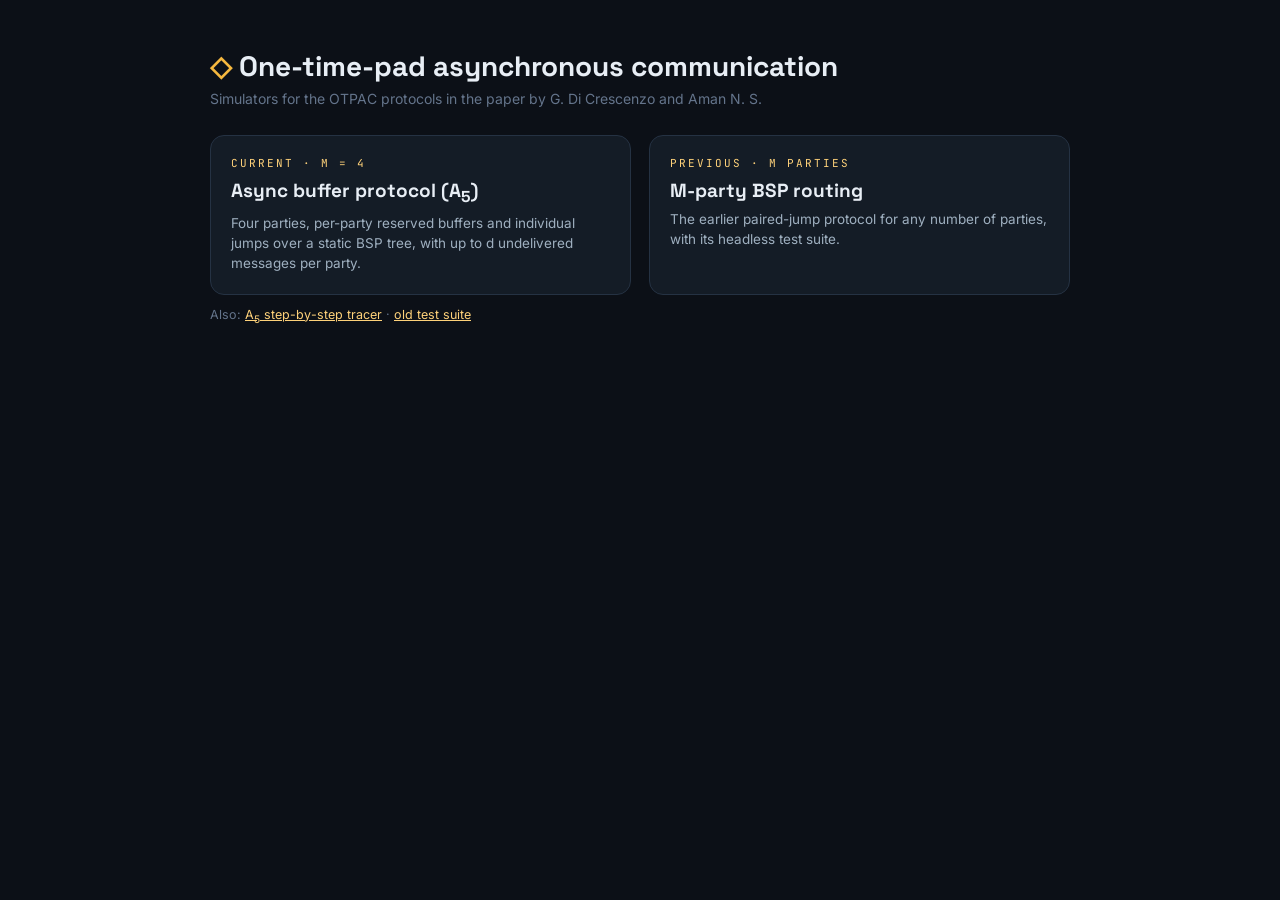
==== commit dfa68ec8: "A5 (m=4): drop Rule 10, add Rule 11; new visualizer and verification scripts - Engine: Rule 10 (shar" ====
--- a/index.html
+++ b/index.html
@@ -1,189 +1,45 @@
 <!DOCTYPE html>
 <html lang="en">
 <head>
-    <meta charset="UTF-8">
-    <meta name="viewport" content="width=device-width, initial-scale=1.0">
-    <title>M-Party BSP · OTP Routing Monitor</title>
-    <link rel="preconnect" href="https://fonts.googleapis.com">
-    <link rel="preconnect" href="https://fonts.gstatic.com" crossorigin>
-    <link href="https://fonts.googleapis.com/css2?family=Space+Grotesk:wght@500;600;700&family=Inter:wght@400;500;600&family=JetBrains+Mono:wght@400;500;700&display=swap" rel="stylesheet">
-    <link rel="stylesheet" href="style.css">
+<meta charset="UTF-8">
+<meta name="viewport" content="width=device-width, initial-scale=1.0">
+<title>OTPAC protocols</title>
+<link href="https://fonts.googleapis.com/css2?family=Space+Grotesk:wght@600;700&family=Inter:wght@400;500&family=JetBrains+Mono:wght@500&display=swap" rel="stylesheet">
+<style>
+  :root { --bg:#0c1017; --panel:#141c26; --line:#253243; --ink:#e8eef5; --ink-2:#9fb0c0; --ink-3:#64748b; --gold:#f6b83f; --gold-hi:#ffd27a; }
+  * { box-sizing: border-box; }
+  body { margin:0; min-height:100vh; padding:48px 22px; background:var(--bg); color:var(--ink); font-family:'Inter',system-ui,sans-serif; }
+  main { max-width:860px; margin:0 auto; }
+  h1 { font-family:'Space Grotesk',sans-serif; font-size:28px; margin:0 0 6px; }
+  h1 span { color:var(--gold); }
+  p.lead { color:var(--ink-3); margin:0 0 28px; font-size:14px; }
+  .grid { display:grid; grid-template-columns:repeat(auto-fit,minmax(260px,1fr)); gap:18px; }
+  a.card { display:block; text-decoration:none; color:inherit; background:var(--panel); border:1px solid var(--line); border-radius:14px; padding:20px; transition:border-color .15s, transform .15s; }
+  a.card:hover { border-color:var(--gold); transform:translateY(-2px); }
+  .tag { font-family:'JetBrains Mono',monospace; font-size:11px; letter-spacing:.18em; text-transform:uppercase; color:var(--gold-hi); }
+  .card h2 { font-family:'Space Grotesk',sans-serif; font-size:19px; margin:8px 0 6px; }
+  .card p { color:var(--ink-2); font-size:13.5px; line-height:1.5; margin:0; }
+  .links { margin-top:12px; font-size:12.5px; color:var(--ink-3); }
+  .links a { color:var(--gold-hi); }
+</style>
 </head>
 <body>
-
-<!-- ───────────────────────── DEADLOCK ALERT ───────────────────────── -->
-<div id="blockedOverlay" class="blocked-overlay">
-    <div class="modal">
-        <div class="modal-flag">PROTOCOL HALTED</div>
-        <h1>DEADLOCK</h1>
-        <p>Every arena has shrunk below the jump threshold. No safe relocation remains.</p>
-        <table class="blocked-stats-table">
-            <thead><tr><th>Active party</th><th>Pads used</th></tr></thead>
-            <tbody id="blockedTableBody"></tbody>
-        </table>
-        <div class="modal-waste">
-            <span>Total pads wasted</span>
-            <span id="statsWasted"></span>
-        </div>
-        <div class="modal-actions">
-            <button class="btn-view" onclick="closePopup()">View trace</button>
-            <button class="btn-restart" onclick="initSystem()">↻ Restart protocol</button>
-        </div>
-    </div>
-</div>
-
-<div class="container">
-
-    <!-- ───────────────────────── NAMEPLATE ───────────────────────── -->
-    <header class="header">
-        <div class="nameplate">
-            <div class="wordmark">
-                <span class="wordmark-glyph">◇</span>
-                <span>M‑Party BSP</span>
-                <span class="wordmark-sub">OTP Routing Monitor</span>
-            </div>
-            <div class="subtitle">Dynamic array re‑indexing &amp; paired jumping over a static BSP tree</div>
-        </div>
-        <div class="status" id="statusLamp" data-state="ready">
-            <span class="status-dot"></span>
-            <span class="status-text">Ready</span>
-        </div>
-    </header>
-
-    <!-- ───────────────────────── CONFIG WELL ───────────────────────── -->
-    <section class="controls" aria-label="Simulation parameters">
-        <div class="field">
-            <label for="inpN">Pads <span class="sym">N</span></label>
-            <input type="number" id="inpN" value="100" min="2" title="Total length of the shared pad array.">
-        </div>
-        <div class="field">
-            <label for="inpD">Delay <span class="sym">d</span></label>
-            <input type="number" id="inpD" value="5" min="0" title="Safety buffer kept between two facing parties at all times.">
-        </div>
-        <div class="field">
-            <label for="inpM">Parties <span class="sym">m</span></label>
-            <input type="number" id="inpM" value="4" min="1" title="Number of real parties. Scaled up to the next power of two internally.">
-        </div>
-
-        <div class="divider"></div>
-
-        <div class="field field-grow">
-            <label for="inpSeq">Message sequence</label>
-            <input type="text" id="inpSeq" value="AABBCD" placeholder="e.g. AABBCDA  (use A3 for AAA)" spellcheck="false" autocomplete="off">
-            <div class="presets" aria-label="Sequence presets">
-                <button type="button" class="chip" data-seq="A40">Single flood</button>
-                <button type="button" class="chip" data-seq="ABABABABABABABAB">Collision force</button>
-                <button type="button" class="chip" data-seq="ABCDABCDABCDABCD">Round robin</button>
-            </div>
-        </div>
-
-        <div class="field">
-            <label for="inpSpeed">Speed <span class="sym">ms</span></label>
-            <input type="number" id="inpSpeed" value="100" step="50" min="0" title="Delay between steps. Set 0 to run instantly.">
-        </div>
-
-        <div class="actions">
-            <button class="btn-run" id="btnRun" onclick="runSequence()">▶ Run sequence</button>
-            <button class="btn-reset" onclick="initSystem()">↻ Reset</button>
-        </div>
-    </section>
-
-    <!-- ───────────────────────── WORKSPACE ───────────────────────── -->
-    <div class="layout-grid">
-
-        <!-- Left rail: live readout + state array -->
-        <aside class="rail">
-            <section class="panel readout-panel">
-                <div class="section-label">Live readout</div>
-                <div class="readout" id="live-stats"><span class="readout-idle">Awaiting run…</span></div>
-            </section>
-
-            <section class="panel">
-                <div class="section-label">State array <span class="label-note">S = (P₁, P₂, …)</span></div>
-                <table class="state-table" id="stateTable">
-                    <thead><tr><th>#</th><th>Party</th><th>Pos</th><th>Dir</th></tr></thead>
-                    <tbody id="stateBody"></tbody>
-                </table>
-            </section>
-        </aside>
-
-        <!-- Main column: the pad tape (hero) + BSP tree -->
-        <main class="stage">
-            <section class="panel tape-panel">
-                <div class="section-label section-label-row">
-                    <span>Pad array</span>
-                    <div class="legend" aria-hidden="true">
-                        <span class="legend-item"><i class="sw sw-active"></i>Active</span>
-                        <span class="legend-item"><i class="sw sw-ghost"></i>Ghost anchor</span>
-                        <span class="legend-item"><i class="sw sw-jump"></i>Jump spot</span>
-                        <span class="legend-item"><i class="sw sw-empty"></i>Free</span>
-                    </div>
-                </div>
-                <div class="tape">
-                    <div class="pad-array" id="padGrid"></div>
-                </div>
-            </section>
-
-            <section class="panel tree-panel">
-                <div class="section-label">Static BSP tree <span class="label-note">candidate landing points</span></div>
-                <div id="tree-container">
-                    <svg id="tree-lines"></svg>
-                </div>
-            </section>
-        </main>
-    </div>
-
-    <!-- ───────────────────────── CONSOLE ───────────────────────── -->
-    <section class="panel console-panel">
-        <div class="section-label">System log</div>
-        <div class="log" id="logBox"></div>
-    </section>
-
-</div>
-
-<script src="protocol.js"></script>
-<script>
-/* Additive UI helpers — do not alter protocol behaviour, only convenience & chrome.
-   Every call below targets elements/functions already defined by protocol.js. */
-(function () {
-    // Preset chips fill the sequence field.
-    document.querySelectorAll('.chip[data-seq]').forEach(function (btn) {
-        btn.addEventListener('click', function () {
-            var seq = document.getElementById('inpSeq');
-            seq.value = btn.getAttribute('data-seq');
-            seq.focus();
-        });
-    });
-
-    // Enter inside any config field runs the sequence (if not already running).
-    ['inpN', 'inpD', 'inpM', 'inpSeq', 'inpSpeed'].forEach(function (id) {
-        var el = document.getElementById(id);
-        if (!el) return;
-        el.addEventListener('keydown', function (e) {
-            if (e.key === 'Enter' && !document.getElementById('btnRun').disabled) {
-                e.preventDefault();
-                runSequence();
-            }
-        });
-    });
-
-    // Drive the status lamp off the Run button's disabled state (set by protocol.js).
-    var btn = document.getElementById('btnRun');
-    var lamp = document.getElementById('statusLamp');
-    var overlay = document.getElementById('blockedOverlay');
-    function sync() {
-        if (overlay && overlay.style.display === 'flex') { setLamp('halt', 'Deadlock'); return; }
-        if (btn.disabled) setLamp('running', 'Running'); else setLamp('ready', 'Ready');
-    }
-    function setLamp(state, text) {
-        if (!lamp) return;
-        lamp.setAttribute('data-state', state);
-        lamp.querySelector('.status-text').textContent = text;
-    }
-    new MutationObserver(sync).observe(btn, { attributes: true, attributeFilter: ['disabled'] });
-    if (overlay) new MutationObserver(sync).observe(overlay, { attributes: true, attributeFilter: ['style'] });
-    sync();
-})();
-</script>
+<main>
+  <h1><span>◇</span> One-time-pad asynchronous communication</h1>
+  <p class="lead">Simulators for the OTPAC protocols in the paper by G. Di Crescenzo and Aman N. S.</p>
+  <div class="grid">
+    <a class="card" href="otpac_m4/index.html">
+      <div class="tag">Current · m = 4</div>
+      <h2>Async buffer protocol (A<sub>5</sub>)</h2>
+      <p>Four parties, per-party reserved buffers and individual jumps over a static BSP tree, with up to d undelivered messages per party.</p>
+    </a>
+    <a class="card" href="old_protocol/index.html">
+      <div class="tag">Previous · m parties</div>
+      <h2>M-party BSP routing</h2>
+      <p>The earlier paired-jump protocol for any number of parties, with its headless test suite.</p>
+    </a>
+  </div>
+  <p class="links">Also: <a href="otpac_m4/otpac_trace.html">A<sub>5</sub> step-by-step tracer</a> · <a href="old_protocol/test-suite.html">old test suite</a></p>
+</main>
 </body>
-</html>+</html>
